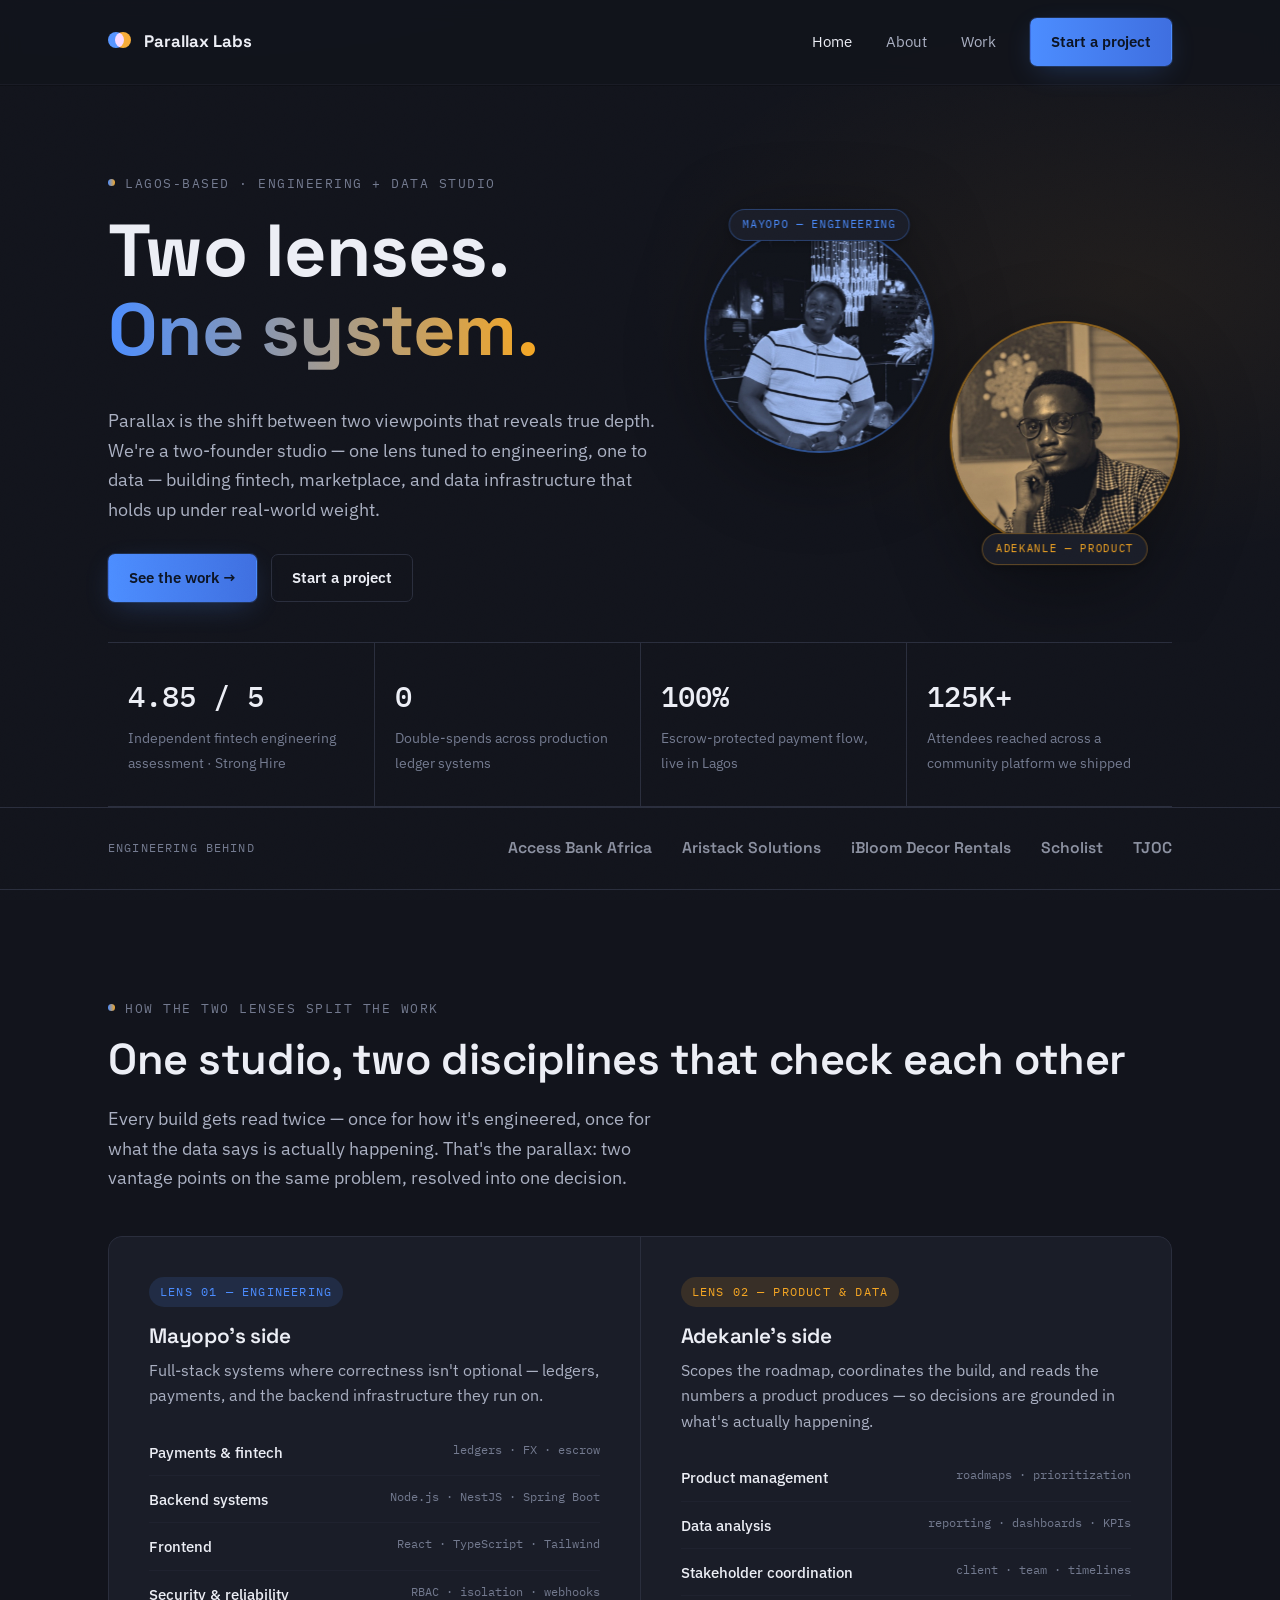
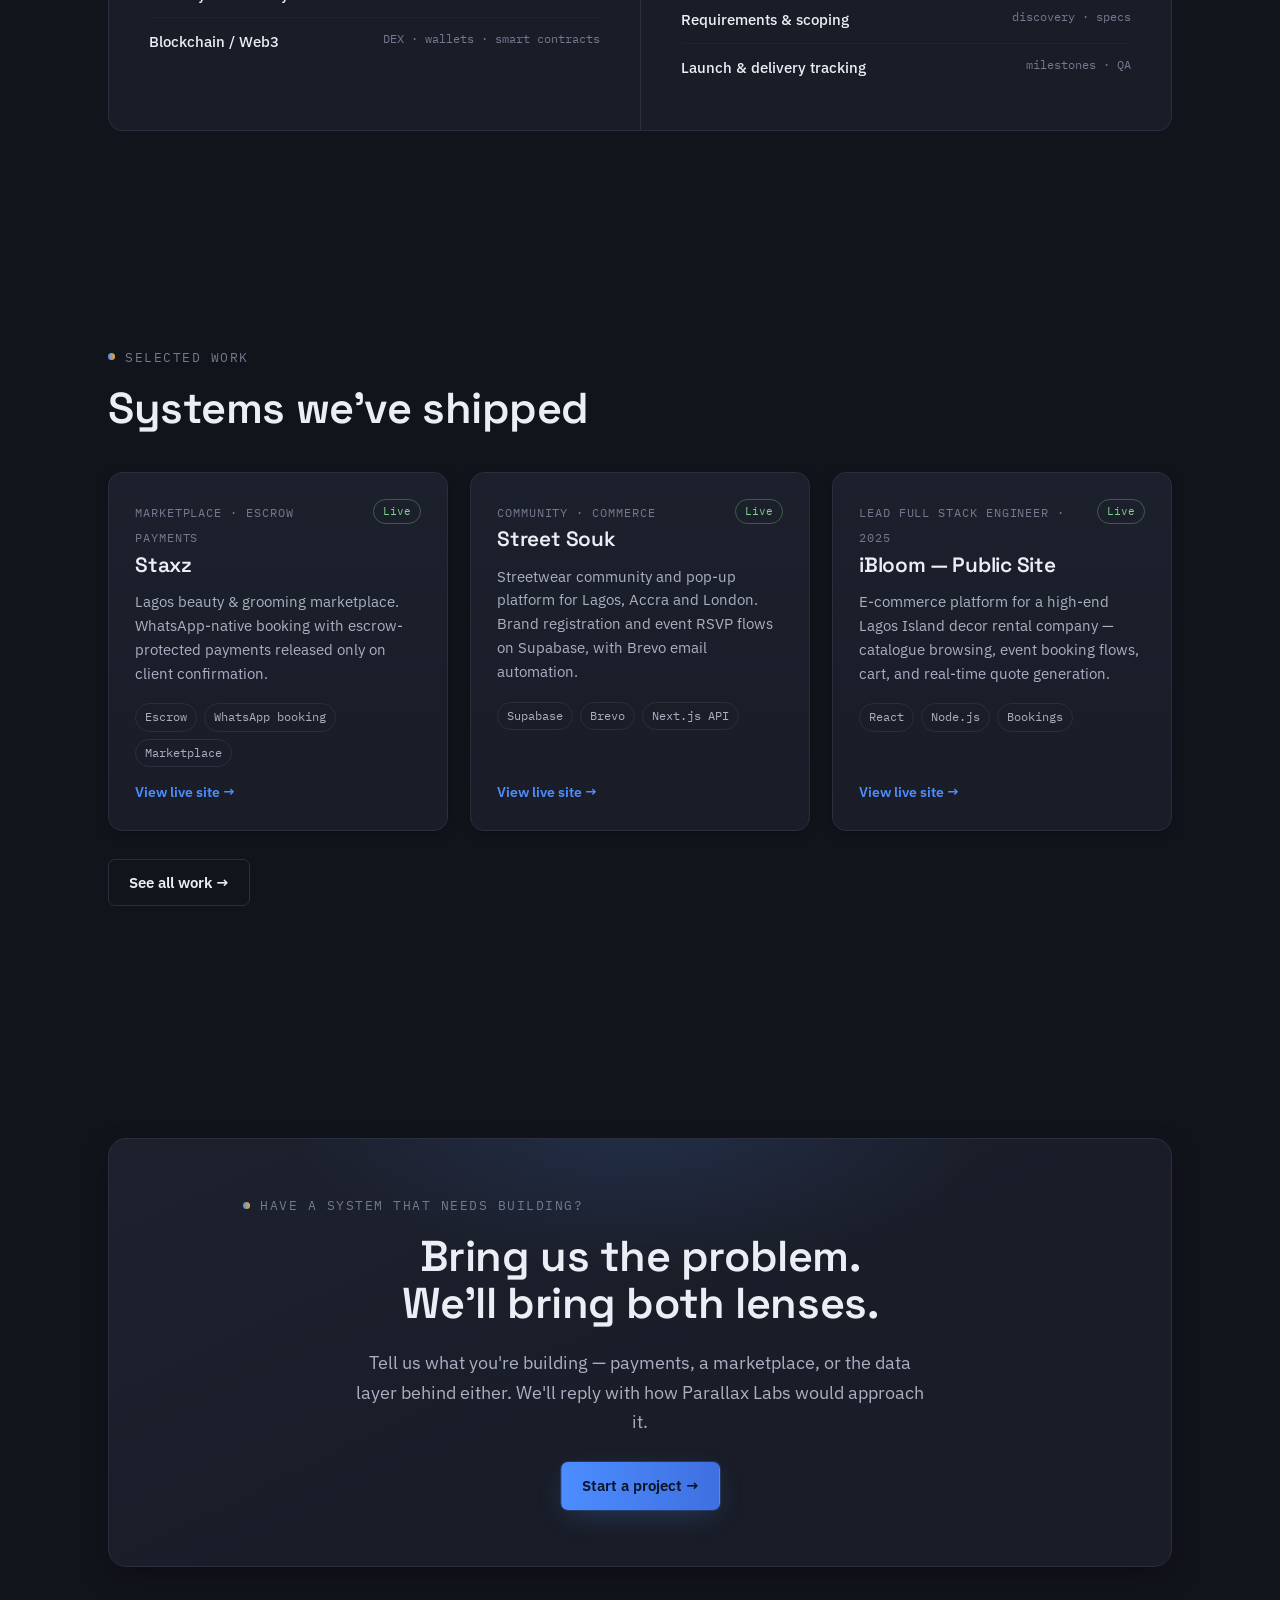
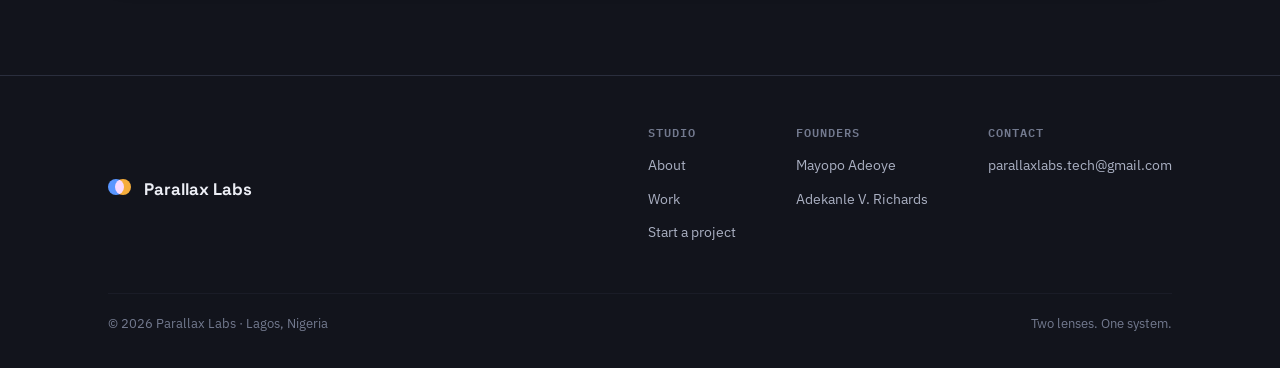
==== index.html @ 581d8db6 "first commit" ====
<!doctype html>
<html lang="en">
<head>
<meta charset="UTF-8">
<meta name="viewport" content="width=device-width, initial-scale=1.0">
<title>Parallax Labs — Fintech, Marketplace & Data Engineering Studio</title>
<meta name="description" content="A two-person studio building production-grade fintech, marketplace, and data infrastructure. Founded by Mayopo Adeoye (engineering) and Adekanle Victor Richards (data), based in Lagos.">
<meta property="og:title" content="Parallax Labs — Two lenses. One system.">
<meta property="og:description" content="A two-founder studio building fintech, marketplace, and data infrastructure. Engineering by Mayopo Adeoye, data & delivery by Adekanle Victor Richards.">
<meta property="og:type" content="website">
<meta property="og:image" content="assets/og-cover.png">
<meta property="og:image:width" content="1200">
<meta property="og:image:height" content="630">
<meta name="twitter:card" content="summary_large_image">
<meta name="theme-color" content="#12141c">
<link rel="icon" type="image/svg+xml" href="assets/favicon.svg">
<link rel="stylesheet" href="assets/style.css">
</head>
<body>

<header class="site">
  <nav class="nav">
    <a href="index.html" class="brand">
      <span class="brand-mark"><span></span><span></span></span>
      Parallax Labs
    </a>
    <button class="nav-toggle" aria-label="Toggle menu" aria-expanded="false">☰</button>
    <div class="nav-links">
      <a href="index.html" class="current">Home</a>
      <a href="about.html">About</a>
      <a href="projects.html">Work</a>
      <a href="contact.html" class="btn btn-primary">Start a project</a>
    </div>
  </nav>
</header>

<section class="hero">
  <div class="wrap">
    <div class="hero-grid">
      <div>
        <p class="eyebrow">Lagos-based · Engineering + Data studio</p>
        <h1>Two lenses.<br><em>One system.</em></h1>
        <p class="lede">Parallax is the shift between two viewpoints that reveals true depth. We're a two-founder studio — one lens tuned to engineering, one to data — building fintech, marketplace, and data infrastructure that holds up under real-world weight.</p>
        <div class="hero-ctas">
          <a href="projects.html" class="btn btn-primary">See the work →</a>
          <a href="contact.html" class="btn">Start a project</a>
        </div>
      </div>
      <div class="lens-stage" aria-hidden="true">
        <div class="lens lens-code">
          <img class="lens-photo" src="assets/team/mayopo-duo.jpg" alt="">
          <span class="lens-label">Mayopo — engineering</span>
        </div>
        <div class="lens lens-data">
          <img class="lens-photo" src="assets/team/adekanle-duo.jpg" alt="">
          <span class="lens-label">Adekanle — product</span>
        </div>
      </div>
    </div>
  </div>
</section>

<div class="wrap">
  <div class="stats">
    <div class="stat"><b>4.85 / 5</b><span>Independent fintech engineering assessment · Strong Hire</span></div>
    <div class="stat"><b>0</b><span>Double-spends across production ledger systems</span></div>
    <div class="stat"><b>100%</b><span>Escrow-protected payment flow, live in Lagos</span></div>
    <div class="stat"><b>125K+</b><span>Attendees reached across a community platform we shipped</span></div>
  </div>
</div>

<div class="trust-strip">
  <div class="wrap trust-row">
    <span class="trust-caption">Engineering behind</span>
    <div class="trust-marks">
      <span>Access Bank Africa</span>
      <span>Aristack Solutions</span>
      <span>iBloom Decor Rentals</span>
      <span>Scholist</span>
      <span>TJOC</span>
    </div>
  </div>
</div>

<section class="reveal">
  <div class="wrap">
    <p class="eyebrow">How the two lenses split the work</p>
    <h2>One studio, two disciplines that check each other</h2>
    <p class="lede">Every build gets read twice — once for how it's engineered, once for what the data says is actually happening. That's the parallax: two vantage points on the same problem, resolved into one decision.</p>
    <div class="panels" style="margin-top:44px;">
      <div class="panel code">
        <span class="panel-tag">Lens 01 — Engineering</span>
        <h3>Mayopo's side</h3>
        <p>Full-stack systems where correctness isn't optional — ledgers, payments, and the backend infrastructure they run on.</p>
        <ul>
          <li><b>Payments & fintech</b><span>ledgers · FX · escrow</span></li>
          <li><b>Backend systems</b><span>Node.js · NestJS · Spring Boot</span></li>
          <li><b>Frontend</b><span>React · TypeScript · Tailwind</span></li>
          <li><b>Security & reliability</b><span>RBAC · isolation · webhooks</span></li>
          <li><b>Blockchain / Web3</b><span>DEX · wallets · smart contracts</span></li>
        </ul>
      </div>
      <div class="panel data">
        <span class="panel-tag">Lens 02 — Product & Data</span>
        <h3>Adekanle's side</h3>
        <p>Scopes the roadmap, coordinates the build, and reads the numbers a product produces — so decisions are grounded in what's actually happening.</p>
        <ul>
          <li><b>Product management</b><span>roadmaps · prioritization</span></li>
          <li><b>Data analysis</b><span>reporting · dashboards · KPIs</span></li>
          <li><b>Stakeholder coordination</b><span>client · team · timelines</span></li>
          <li><b>Requirements & scoping</b><span>discovery · specs</span></li>
          <li><b>Launch & delivery tracking</b><span>milestones · QA</span></li>
        </ul>
      </div>
    </div>
  </div>
</section>

<section class="reveal">
  <div class="wrap">
    <p class="eyebrow">Selected work</p>
    <h2>Systems we've shipped</h2>
    <div class="grid-3" style="margin-top:40px;">

      <a href="https://starkel.netlify.app/" target="_blank" rel="noopener" class="card">
        <div class="card-top">
          <div><span class="card-kicker">Marketplace · Escrow payments</span><h3>Staxz</h3></div>
          <span class="badge-live">Live</span>
        </div>
        <p>Lagos beauty & grooming marketplace. WhatsApp-native booking with escrow-protected payments released only on client confirmation.</p>
        <div class="tags"><span class="tag">Escrow</span><span class="tag">WhatsApp booking</span><span class="tag">Marketplace</span></div>
        <span class="card-link">View live site →</span>
      </a>

      <a href="https://www.streetsouk.com/" target="_blank" rel="noopener" class="card">
        <div class="card-top">
          <div><span class="card-kicker">Community · Commerce</span><h3>Street Souk</h3></div>
          <span class="badge-live">Live</span>
        </div>
        <p>Streetwear community and pop-up platform for Lagos, Accra and London. Brand registration and event RSVP flows on Supabase, with Brevo email automation.</p>
        <div class="tags"><span class="tag">Supabase</span><span class="tag">Brevo</span><span class="tag">Next.js API</span></div>
        <span class="card-link">View live site →</span>
      </a>

      <a href="https://ibloomrentals.com" target="_blank" rel="noopener" class="card">
        <div class="card-top">
          <div><span class="card-kicker">Lead Full Stack Engineer · 2025</span><h3>iBloom — Public Site</h3></div>
          <span class="badge-live">Live</span>
        </div>
        <p>E-commerce platform for a high-end Lagos Island decor rental company — catalogue browsing, event booking flows, cart, and real-time quote generation.</p>
        <div class="tags"><span class="tag">React</span><span class="tag">Node.js</span><span class="tag">Bookings</span></div>
        <span class="card-link">View live site →</span>
      </a>

    </div>
    <p style="margin-top:28px;"><a href="projects.html" class="btn">See all work →</a></p>
  </div>
</section>

<section class="reveal">
  <div class="wrap">
    <div class="cta-band">
      <p class="eyebrow" style="justify-content:center;">Have a system that needs building?</p>
      <h2>Bring us the problem.<br>We'll bring both lenses.</h2>
      <p class="lede" style="margin: 0 auto 26px;">Tell us what you're building — payments, a marketplace, or the data layer behind either. We'll reply with how Parallax Labs would approach it.</p>
      <a href="contact.html" class="btn btn-primary">Start a project →</a>
    </div>
  </div>
</section>

<footer class="site">
  <div class="wrap">
    <div class="footer-grid">
      <a href="index.html" class="brand"><span class="brand-mark"><span></span><span></span></span>Parallax Labs</a>
      <div class="footer-cols">
        <div class="footer-col">
          <h4>Studio</h4>
          <a href="about.html">About</a>
          <a href="projects.html">Work</a>
          <a href="contact.html">Start a project</a>
        </div>
        <div class="footer-col">
          <h4>Founders</h4>
          <a href="https://www.linkedin.com/in/mayopo-adeoye" target="_blank" rel="noopener">Mayopo Adeoye</a>
          <a href="https://www.linkedin.com/in/adekanle/" target="_blank" rel="noopener">Adekanle V. Richards</a>
        </div>
        <div class="footer-col">
          <h4>Contact</h4>
          <a href="mailto:parallaxlabs.tech@gmail.com">parallaxlabs.tech@gmail.com</a>
        </div>
      </div>
    </div>
    <div class="footer-bottom">
      <span>© 2026 Parallax Labs · Lagos, Nigeria</span>
      <span>Two lenses. One system.</span>
    </div>
  </div>
</footer>

<script src="assets/main.js"></script>
</body>
</html>
---- assets/style.css ----
/* ============================================================
   PARALLAX LABS — Design tokens
   Concept: parallax = the shift between two viewpoints that
   reveals true depth. Two founders, two lenses (code / data),
   one resolved system. Every accent thread on the page maps
   back to one of the two lenses.
   ============================================================ */

@import url('https://fonts.googleapis.com/css2?family=Space+Grotesk:wght@500;600;700&family=IBM+Plex+Sans:wght@400;500;600&family=IBM+Plex+Mono:wght@400;500&display=swap');

:root{
  /* base */
  --ink:        #12141c;
  --surface:    #1a1d28;
  --surface-2:  #20232f;
  --hairline:   #2a2e3d;
  --hairline-soft: #2a2e3d55;

  /* text */
  --text-1: #eceef5;
  --text-2: #aab0c2;
  --text-3: #737a8f;

  /* the two lenses */
  --code:      #4c8dff;   /* engineering / Mayopo's thread */
  --code-dim:  #4c8dff22;
  --data:      #f5a623;   /* data / Adekanle's thread */
  --data-dim:  #f5a62322;

  /* type */
  --display: 'Space Grotesk', sans-serif;
  --body: 'IBM Plex Sans', sans-serif;
  --mono: 'IBM Plex Mono', monospace;

  --container: 1120px;

  /* depth */
  --shadow-sm: 0 2px 10px #00000040;
  --shadow-md: 0 10px 30px -6px #00000066;
  --shadow-lg: 0 24px 60px -12px #00000080;
  --glow-code: 0 0 0 1px #4c8dff33, 0 8px 30px -8px #4c8dff4d;
}

*{ box-sizing: border-box; }
html{ scroll-behavior: smooth; }

body{
  margin: 0;
  background:
    radial-gradient(1200px 600px at 12% -8%, #4c8dff14, transparent 60%),
    radial-gradient(900px 500px at 88% 8%, #f5a62310, transparent 55%),
    var(--ink);
  color: var(--text-1);
  font-family: var(--body);
  font-size: 16px;
  line-height: 1.6;
  -webkit-font-smoothing: antialiased;
  position: relative;
}

/* faint film-grain texture — keeps large dark surfaces from looking flat/AI-default */
body::before{
  content: '';
  position: fixed; inset: 0;
  pointer-events: none;
  z-index: 1;
  opacity: .035;
  mix-blend-mode: overlay;
  background-image: url("data:image/svg+xml,%3Csvg xmlns='http://www.w3.org/2000/svg' width='120' height='120'%3E%3Cfilter id='n'%3E%3CfeTurbulence type='fractalNoise' baseFrequency='0.9' numOctaves='2' stitchTiles='stitch'/%3E%3C/filter%3E%3Crect width='100%25' height='100%25' filter='url(%23n)'/%3E%3C/svg%3E");
}

img{ max-width: 100%; display: block; }
a{ color: inherit; text-decoration: none; }

::selection{ background: var(--code); color: var(--ink); }

:focus-visible{
  outline: 2px solid var(--code);
  outline-offset: 3px;
  border-radius: 2px;
}

/* ---------- layout helpers ---------- */
.wrap{
  max-width: var(--container);
  margin: 0 auto;
  padding: 0 28px;
}
section{ padding: 108px 0; position: relative; }
@media (max-width: 720px){
  section{ padding: 72px 0; }
}

.eyebrow{
  font-family: var(--mono);
  font-size: 12.5px;
  letter-spacing: .12em;
  text-transform: uppercase;
  color: var(--text-3);
  display: flex;
  align-items: center;
  gap: 10px;
  margin: 0 0 18px;
}
.eyebrow::before{
  content: '';
  width: 7px; height: 7px;
  border-radius: 50%;
  background: linear-gradient(90deg, var(--code), var(--data));
  flex-shrink: 0;
}

h1,h2,h3,h4{
  font-family: var(--display);
  font-weight: 600;
  line-height: 1.08;
  margin: 0 0 .5em;
  letter-spacing: -.01em;
}
h1{ font-size: clamp(2.6rem, 6vw, 4.6rem); font-weight: 700; }
h2{ font-size: clamp(1.9rem, 3.4vw, 2.7rem); }
h3{ font-size: 1.3rem; }

p{ margin: 0 0 1em; color: var(--text-2); max-width: 62ch; }
.lede{ font-size: 1.15rem; color: var(--text-2); max-width: 52ch; }

em{
  font-style: normal;
  background: linear-gradient(90deg, var(--code), var(--data));
  -webkit-background-clip: text;
  background-clip: text;
  color: transparent;
}

.mono{ font-family: var(--mono); }

/* ---------- nav ---------- */
header.site{
  position: sticky; top: 0; z-index: 50;
  background: #12141ce6;
  backdrop-filter: blur(10px);
  border-bottom: 1px solid var(--hairline-soft);
  box-shadow: 0 1px 0 #00000030;
}
.nav{
  max-width: var(--container);
  margin: 0 auto;
  padding: 18px 28px;
  display: flex;
  align-items: center;
  justify-content: space-between;
}
.brand{
  display: flex; align-items: center; gap: 10px;
  font-family: var(--display); font-weight: 700; font-size: 1.05rem;
  color: var(--text-1);
}
.brand-mark{
  width: 26px; height: 26px; position: relative; flex-shrink: 0;
}
.brand-mark span{
  position: absolute; top: 3px; width: 16px; height: 16px; border-radius: 50%;
  mix-blend-mode: screen;
}
.brand-mark span:first-child{ left: 0; background: var(--code); }
.brand-mark span:last-child{ left: 7px; background: var(--data); }

.nav-links{
  display: flex; align-items: center; gap: 34px;
  font-size: .92rem; color: var(--text-2);
}
.nav-links a{ transition: color .15s; }
.nav-links a:hover{ color: var(--text-1); }
.nav-links a.current{ color: var(--text-1); }

.btn{
  font-family: var(--body);
  font-weight: 600;
  font-size: .92rem;
  padding: 11px 20px;
  border-radius: 7px;
  border: 1px solid var(--hairline);
  display: inline-flex; align-items: center; gap: 8px;
  transition: border-color .15s, transform .15s, background .15s;
  cursor: pointer;
  background: transparent;
  color: var(--text-1);
}
.btn:hover{ border-color: var(--code); transform: translateY(-1px); }
.btn-primary{
  background: linear-gradient(90deg, var(--code), #3f6fe0);
  border-color: transparent;
  color: #0c1424;
  box-shadow: var(--glow-code);
}
.btn-primary:hover{ filter: brightness(1.08); border-color: transparent; box-shadow: 0 0 0 1px #4c8dff55, 0 12px 34px -8px #4c8dff66; }

.nav-toggle{ display: none; background: none; border: none; color: var(--text-1); font-size: 1.4rem; cursor: pointer; }

@media (max-width: 760px){
  .nav-links{
    position: fixed; inset: 62px 0 auto 0; flex-direction: column; align-items: flex-start;
    background: var(--surface); padding: 24px 28px; gap: 20px;
    border-bottom: 1px solid var(--hairline);
    transform: translateY(-130%); transition: transform .25s ease;
  }
  .nav-links.open{ transform: translateY(0); }
  .nav-toggle{ display: block; }
}

/* ---------- hero / parallax signature ---------- */
.hero{
  padding-top: 88px;
  padding-bottom: 40px;
  overflow: hidden;
}
.hero-grid{
  display: grid;
  grid-template-columns: 1.1fr .9fr;
  gap: 40px;
  align-items: center;
}
@media (max-width: 880px){
  .hero-grid{ grid-template-columns: 1fr; }
}

.hero-ctas{ display: flex; gap: 14px; flex-wrap: wrap; margin-top: 30px; }

.lens-stage{
  position: relative;
  height: 380px;
  display: flex; align-items: center; justify-content: center;
}
.lens{
  position: absolute;
  width: 230px; height: 230px;
  border-radius: 50%;
  border: 2px solid var(--hairline);
  display: flex; align-items: center; justify-content: center;
  transition: transform .4s ease-out;
  will-change: transform;
  filter: drop-shadow(0 20px 40px #00000060);
}
.lens-code{ border-color: #4c8dff88; }
.lens-data{ border-color: #f5a62388; }
.lens-photo{
  position: absolute; inset: 0;
  width: 100%; height: 100%;
  object-fit: cover;
  border-radius: 50%;
}
.lens-label{
  position: absolute;
  left: 50%;
  transform: translateX(-50%);
  z-index: 3;
  font-family: var(--mono); font-size: 11px; letter-spacing: .06em;
  text-transform: uppercase; text-align: center;
  padding: 6px 13px; border-radius: 20px;
  background: var(--surface);
  white-space: nowrap;
  box-shadow: var(--shadow-sm);
}
.lens-code .lens-label{ color: var(--code); border: 1px solid #4c8dff55; top: -16px; }
.lens-data .lens-label{ color: var(--data); border: 1px solid #f5a62355; bottom: -16px; }

@media (prefers-reduced-motion: reduce){
  .lens{ transition: none; }
}

/* ---------- stats ---------- */
.stats{
  display: grid;
  grid-template-columns: repeat(4, 1fr);
  border-top: 1px solid var(--hairline);
  border-bottom: 1px solid var(--hairline);
}
.stat{
  padding: 30px 20px;
  border-left: 1px solid var(--hairline);
  text-align: left;
}
.stat:first-child{ border-left: none; }
.stat b{
  display: block; font-family: var(--mono); font-size: 1.8rem; font-weight: 500;
  color: var(--text-1); margin-bottom: 6px;
}
.stat span{ font-size: .85rem; color: var(--text-3); }
@media (max-width: 720px){
  .stats{ grid-template-columns: repeat(2, 1fr); }
  .stat:nth-child(3){ border-left: none; }
}

/* ---------- two-lens capability panels ---------- */
.panels{
  display: grid;
  grid-template-columns: 1fr 1fr;
  gap: 1px;
  background: var(--hairline);
  border: 1px solid var(--hairline);
  border-radius: 14px;
  overflow: hidden;
}
@media (max-width: 780px){ .panels{ grid-template-columns: 1fr; } }
.panel{
  background: var(--surface);
  padding: 40px;
}
.panel-tag{
  font-family: var(--mono); font-size: 12px; letter-spacing: .1em; text-transform: uppercase;
  display: inline-block; padding: 5px 11px; border-radius: 20px; margin-bottom: 18px;
}
.panel.code .panel-tag{ color: var(--code); background: var(--code-dim); }
.panel.data .panel-tag{ color: var(--data); background: var(--data-dim); }
.panel ul{ list-style: none; margin: 20px 0 0; padding: 0; }
.panel li{
  padding: 11px 0; border-top: 1px solid var(--hairline-soft);
  font-size: .95rem; color: var(--text-2);
  display: flex; justify-content: space-between; gap: 10px;
}
.panel li:first-child{ border-top: none; }
.panel li b{ color: var(--text-1); font-weight: 500; }
.panel li span{ font-family: var(--mono); font-size: .78rem; color: var(--text-3); text-align: right; }

/* ---------- cards / project grid ---------- */
.grid-3{ display: grid; grid-template-columns: repeat(3, 1fr); gap: 22px; }
.grid-2{ display: grid; grid-template-columns: repeat(2, 1fr); gap: 22px; }
@media (max-width: 900px){ .grid-3{ grid-template-columns: 1fr; } }
@media (max-width: 700px){ .grid-2{ grid-template-columns: 1fr; } }

.card{
  background: linear-gradient(180deg, #1c202c, var(--surface));
  border: 1px solid var(--hairline);
  border-radius: 14px;
  padding: 26px;
  display: flex; flex-direction: column; gap: 14px;
  transition: border-color .25s, transform .25s, box-shadow .25s;
  box-shadow: var(--shadow-sm);
}
.card:hover{ border-color: var(--code); transform: translateY(-4px); box-shadow: var(--shadow-md); }
.card-top{ display: flex; justify-content: space-between; align-items: flex-start; gap: 10px; }
.card-kicker{ font-family: var(--mono); font-size: .72rem; letter-spacing: .08em; text-transform: uppercase; color: var(--text-3); }
.card h3{ margin: 4px 0 0; }
.card p{ font-size: .93rem; margin: 0; }
.tags{ display: flex; flex-wrap: wrap; gap: 7px; margin-top: 4px; }
.tag{
  font-family: var(--mono); font-size: .72rem; padding: 4px 9px;
  border: 1px solid var(--hairline); border-radius: 20px; color: var(--text-2);
}
.card-metrics{ display: flex; gap: 18px; margin-top: 6px; }
.card-metrics div b{ display: block; font-family: var(--mono); color: var(--text-1); font-size: 1rem; }
.card-metrics div span{ font-size: .72rem; color: var(--text-3); }
.card-link{ margin-top: auto; font-size: .88rem; font-weight: 600; color: var(--code); display: inline-flex; gap: 6px; align-items: center; }
.badge-live{ font-family: var(--mono); font-size: .68rem; color: #7dd68a; border: 1px solid #7dd68a55; padding: 3px 9px; border-radius: 20px; }
.badge-enterprise{ font-family: var(--mono); font-size: .68rem; color: var(--text-3); border: 1px solid var(--hairline); padding: 3px 9px; border-radius: 20px; }

/* ---------- team ---------- */
.team-card{
  background: linear-gradient(180deg, #1c202c, var(--surface));
  border: 1px solid var(--hairline); border-radius: 16px;
  padding: 34px; display: flex; gap: 24px; align-items: flex-start;
  box-shadow: var(--shadow-sm);
}
@media (max-width: 640px){ .team-card{ flex-direction: column; } }
.avatar{
  width: 84px; height: 84px; border-radius: 50%; object-fit: cover; flex-shrink: 0;
  border: 2px solid var(--hairline);
}
.avatar-fallback{
  width: 84px; height: 84px; border-radius: 50%; flex-shrink: 0;
  display: flex; align-items: center; justify-content: center;
  font-family: var(--display); font-weight: 700; font-size: 1.4rem;
  border: 2px solid var(--hairline);
}
.team-links{ display: flex; gap: 14px; margin-top: 14px; }
.team-links a{ font-size: .85rem; font-weight: 600; color: var(--text-2); display: inline-flex; gap: 6px; align-items: center; }
.team-links a:hover{ color: var(--text-1); }

/* ---------- divider thread ---------- */
.thread{
  height: 1px; width: 100%;
  background: linear-gradient(90deg, var(--code), var(--data));
  opacity: .35;
}

/* ---------- CTA band ---------- */
.cta-band{
  background: linear-gradient(155deg, #1d212e, var(--surface) 60%);
  border: 1px solid var(--hairline);
  border-radius: 18px;
  padding: 56px;
  text-align: center;
  box-shadow: var(--shadow-md);
  position: relative;
  overflow: hidden;
}
.cta-band::before{
  content: '';
  position: absolute; top: -40%; left: 50%; width: 700px; height: 300px;
  transform: translateX(-50%);
  background: radial-gradient(closest-side, #4c8dff22, transparent);
  pointer-events: none;
}
.cta-band > *{ position: relative; z-index: 1; }
@media (max-width: 640px){ .cta-band{ padding: 36px 22px; } }

/* ---------- form ---------- */
.form-grid{ display: grid; grid-template-columns: 1fr 1fr; gap: 20px; }
@media (max-width: 700px){ .form-grid{ grid-template-columns: 1fr; } }
.field{ display: flex; flex-direction: column; gap: 8px; margin-bottom: 20px; }
.field.full{ grid-column: 1 / -1; }
label{ font-size: .85rem; color: var(--text-2); font-weight: 500; }
input, select, textarea{
  font-family: var(--body); font-size: .95rem; color: var(--text-1);
  background: var(--surface-2); border: 1px solid var(--hairline);
  border-radius: 8px; padding: 12px 14px; width: 100%;
}
textarea{ resize: vertical; min-height: 120px; }
input:focus, select:focus, textarea:focus{ border-color: var(--code); outline: none; }
.form-note{ font-size: .82rem; color: var(--text-3); margin-top: 14px; }
.form-success{
  display: none; border: 1px solid #7dd68a55; background: #7dd68a11; color: #a6e6ac;
  padding: 16px 20px; border-radius: 10px; font-size: .9rem; margin-bottom: 24px;
}

/* ---------- contact list ---------- */
.contact-list{ display: flex; flex-direction: column; gap: 0; margin-top: 10px; }
.contact-row{
  display: flex; justify-content: space-between; align-items: center;
  padding: 18px 0; border-top: 1px solid var(--hairline-soft);
}
.contact-row:first-child{ border-top: none; }
.contact-row span.label{ font-family: var(--mono); font-size: .78rem; color: var(--text-3); text-transform: uppercase; letter-spacing: .06em; }
.contact-row a, .contact-row p{ margin: 0; color: var(--text-1); font-weight: 500; }

/* ---------- footer ---------- */
footer.site{
  border-top: 1px solid var(--hairline);
  padding: 50px 0 34px;
}
.footer-grid{ display: flex; justify-content: space-between; flex-wrap: wrap; gap: 24px; }
.footer-cols{ display: flex; gap: 60px; flex-wrap: wrap; }
.footer-col h4{ font-family: var(--mono); font-size: .78rem; letter-spacing: .08em; text-transform: uppercase; color: var(--text-3); margin-bottom: 14px; }
.footer-col a{ display: block; font-size: .9rem; color: var(--text-2); margin-bottom: 10px; }
.footer-col a:hover{ color: var(--text-1); }
.footer-bottom{
  display: flex; justify-content: space-between; margin-top: 40px; padding-top: 20px;
  border-top: 1px solid var(--hairline-soft); font-size: .8rem; color: var(--text-3); flex-wrap: wrap; gap: 10px;
}

/* ---------- trust strip ---------- */
.trust-strip{
  border-top: 1px solid var(--hairline);
  border-bottom: 1px solid var(--hairline);
  padding: 28px 0;
}
.trust-row{
  display: flex; align-items: center; gap: 34px; flex-wrap: wrap;
  justify-content: space-between;
}
.trust-row span.trust-caption{
  font-family: var(--mono); font-size: .72rem; letter-spacing: .1em; text-transform: uppercase;
  color: var(--text-3); flex-shrink: 0;
}
.trust-marks{ display: flex; gap: 30px; flex-wrap: wrap; }
.trust-marks span{
  font-family: var(--display); font-weight: 600; font-size: .98rem;
  color: var(--text-2); opacity: .8; transition: opacity .2s, color .2s;
}
.trust-marks span:hover{ opacity: 1; color: var(--text-1); }

/* ---------- scroll reveal ---------- */
.reveal{
  opacity: 0;
  transform: translateY(18px);
  transition: opacity .7s ease, transform .7s ease;
}
.reveal.is-visible{ opacity: 1; transform: translateY(0); }
@media (prefers-reduced-motion: reduce){
  .reveal{ opacity: 1; transform: none; transition: none; }
}
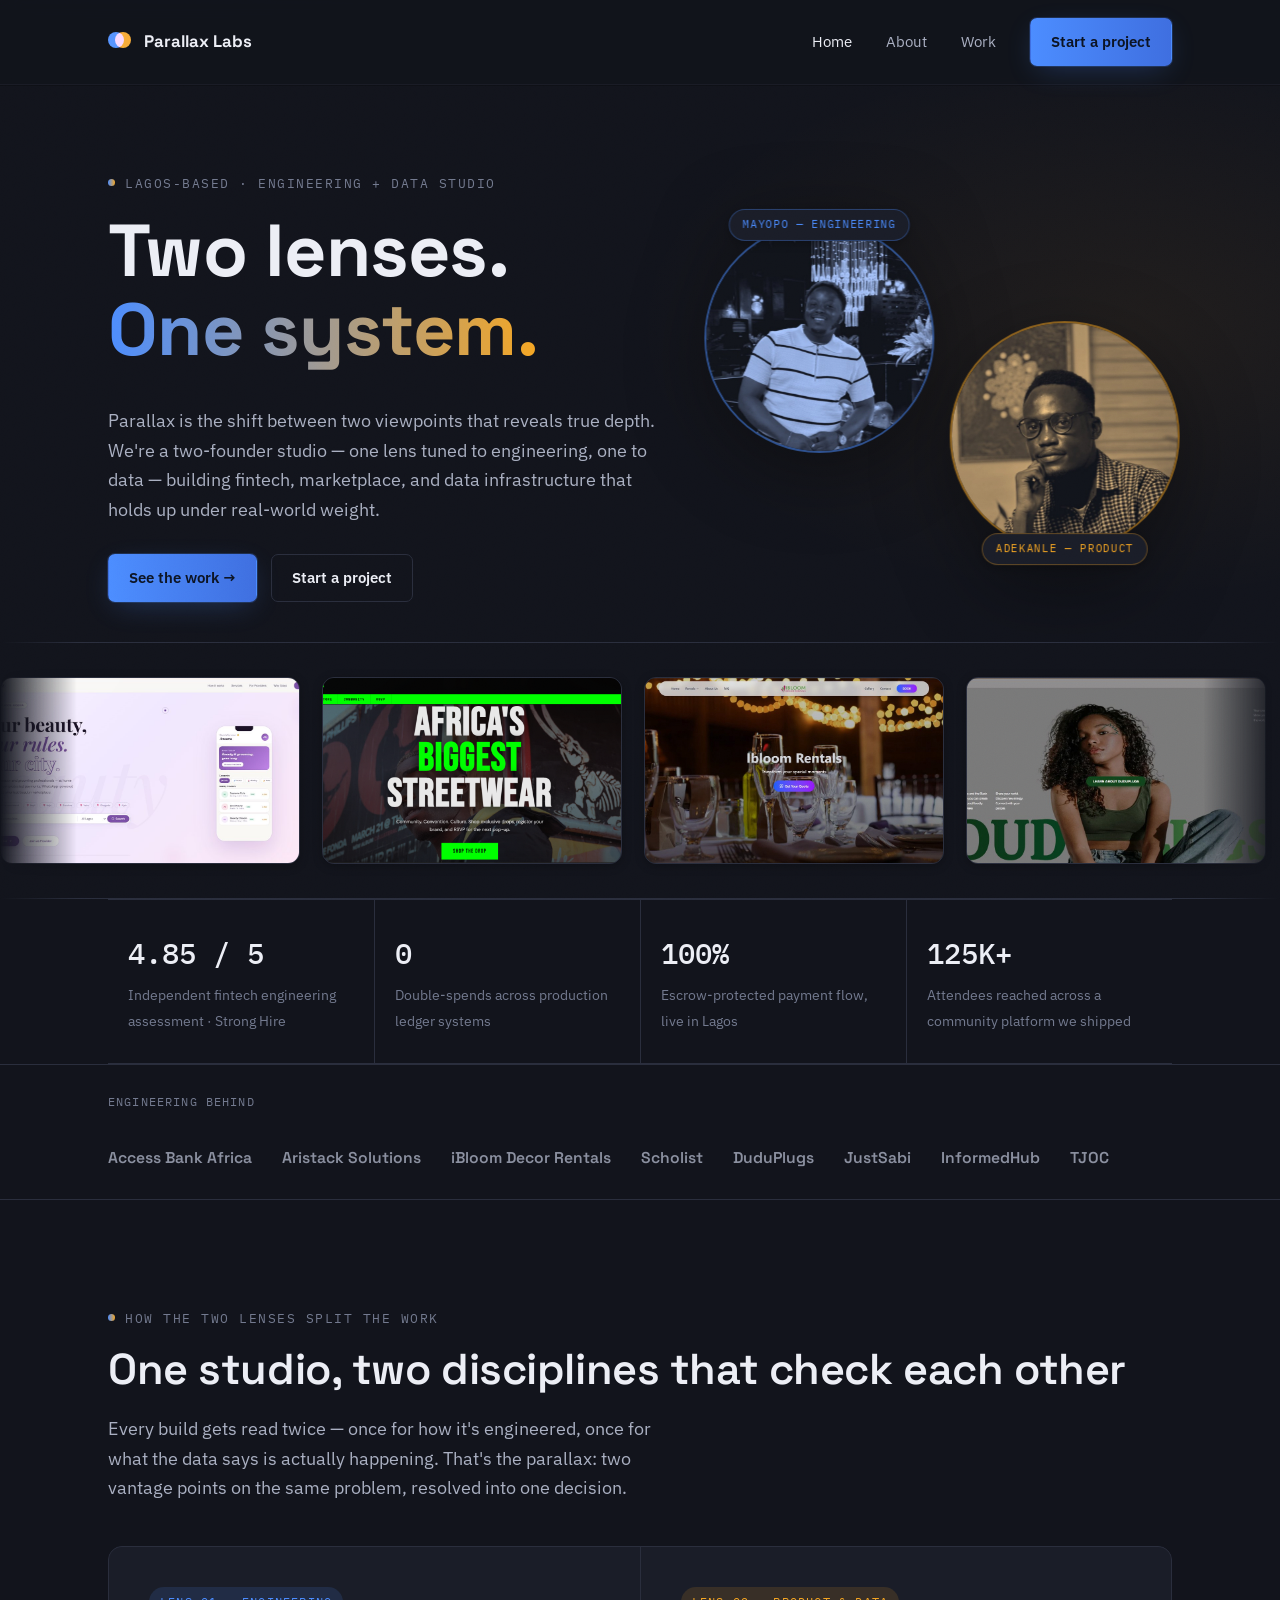
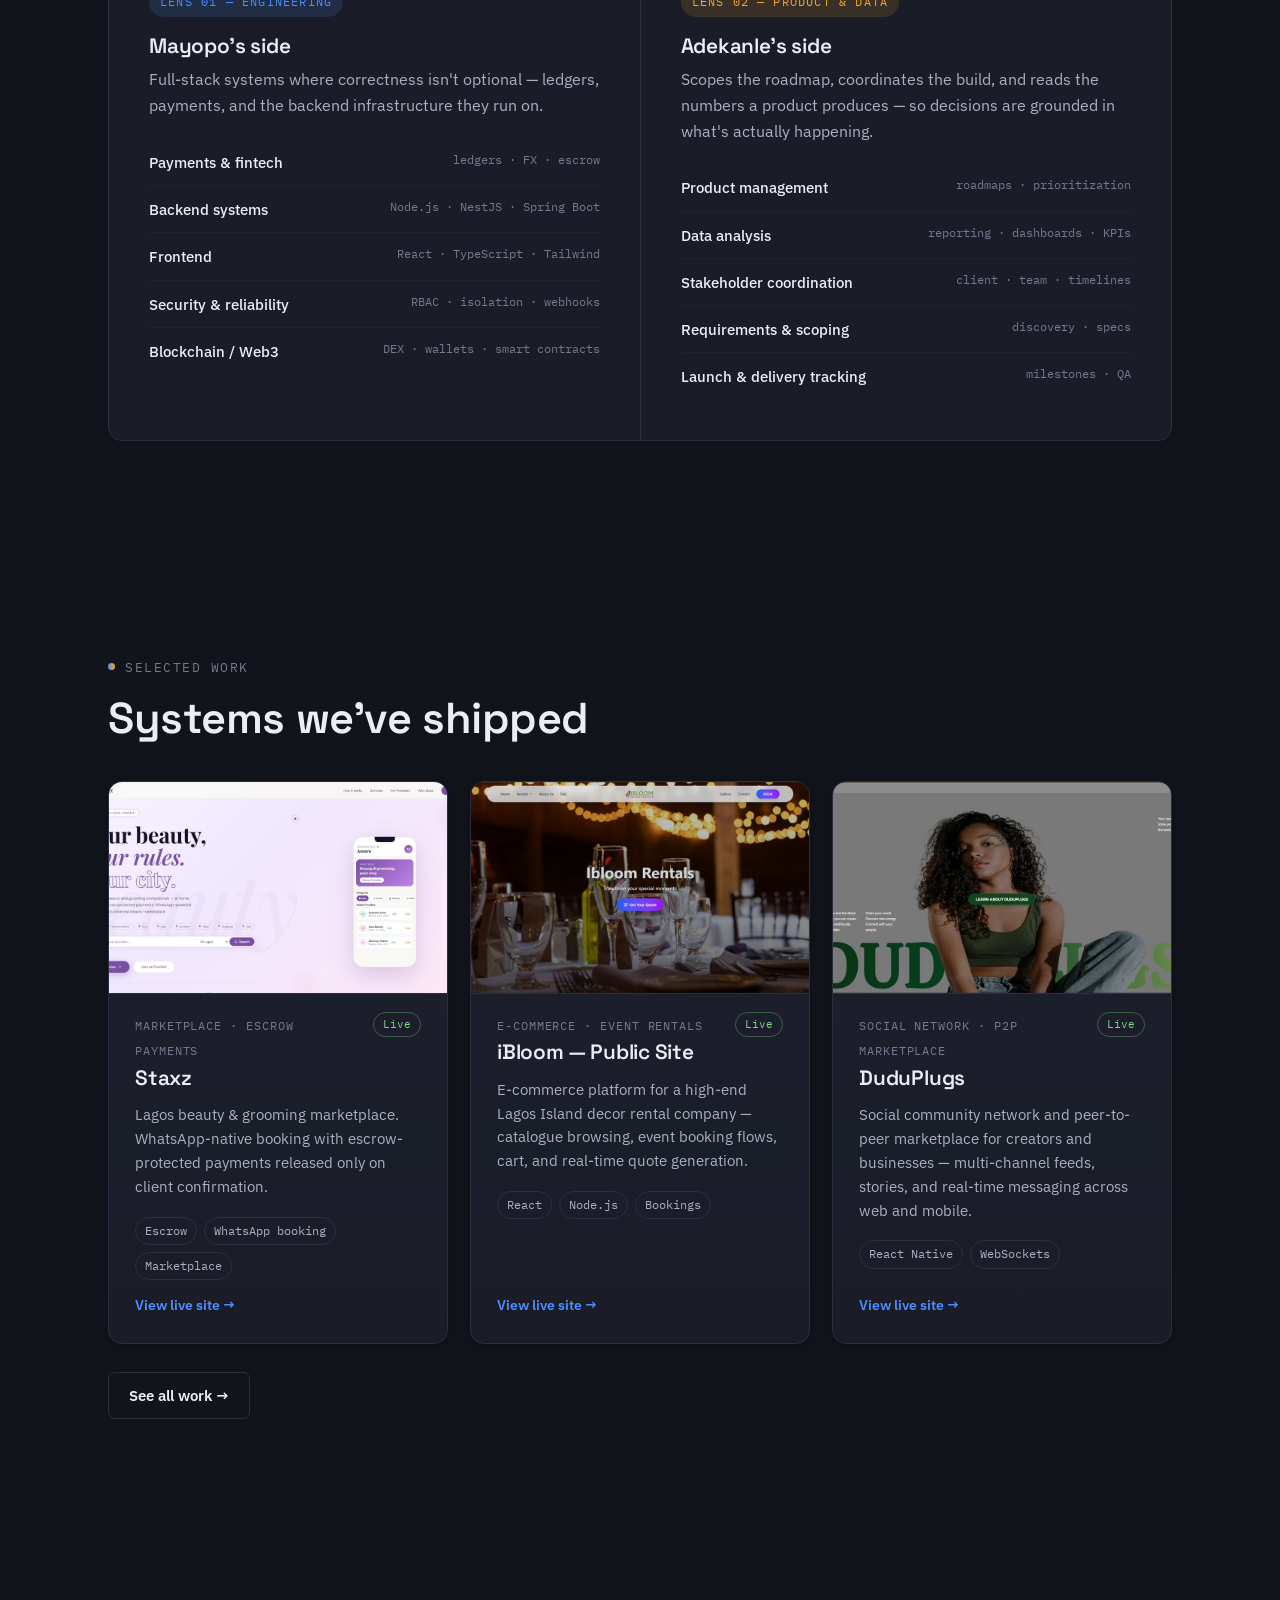
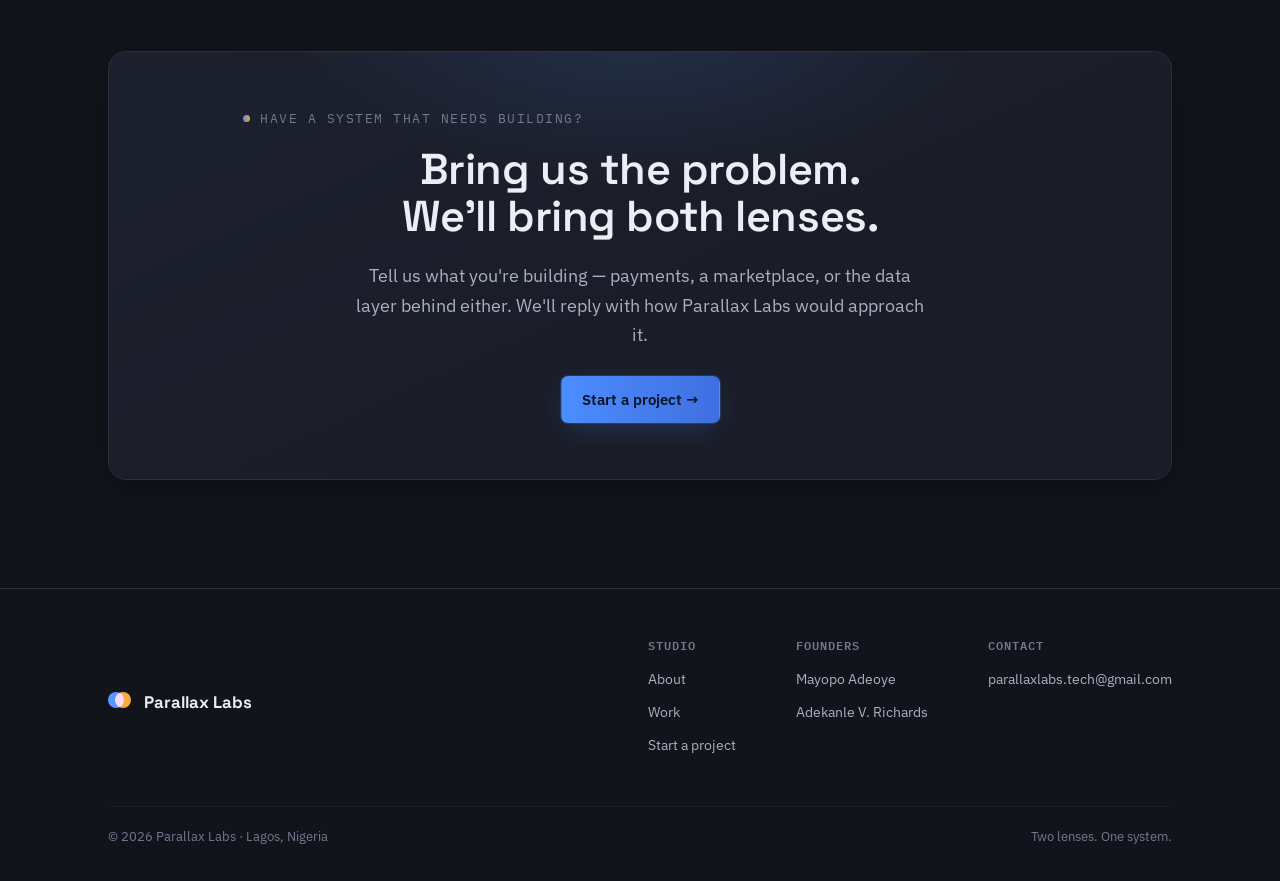
==== commit d2e814d3: "updated the view" ====
--- a/index.html
+++ b/index.html
@@ -60,6 +60,32 @@
   </div>
 </section>
 
+<div class="marquee" aria-label="Websites we've shipped">
+  <div class="marquee-track">
+    <div class="marquee-item"><img src="assets/projects/staxz.jpg" alt="Staxz" loading="lazy"></div>
+    <div class="marquee-item"><img src="assets/projects/streetsouk.png" alt="Street Souk" loading="lazy"></div>
+    <div class="marquee-item"><img src="assets/projects/ibloom-public.jpg" alt="iBloom Rentals" loading="lazy"></div>
+    <div class="marquee-item"><img src="assets/projects/duduplugs.jpg" alt="DuduPlugs" loading="lazy"></div>
+    <div class="marquee-item"><img src="assets/projects/scholist.jpg" alt="Scholist" loading="lazy"></div>
+    <div class="marquee-item"><img src="assets/projects/justsabi.jpg" alt="JustSabi" loading="lazy"></div>
+    <div class="marquee-item"><img src="assets/projects/informedhub.jpg" alt="InformedHub" loading="lazy"></div>
+    <div class="marquee-item"><img src="assets/projects/falcon-dashboard.jpg" alt="Falcon Treasury" loading="lazy"></div>
+    <div class="marquee-item"><img src="assets/projects/relayswap.jpg" alt="Relayswap DEX" loading="lazy"></div>
+    <div class="marquee-item"><img src="assets/projects/chronos.jpg" alt="Chronos" loading="lazy"></div>
+    <!-- duplicate set for seamless infinite loop -->
+    <div class="marquee-item"><img src="assets/projects/staxz.jpg" alt="" loading="lazy"></div>
+    <div class="marquee-item"><img src="assets/projects/streetsouk.png" alt="" loading="lazy"></div>
+    <div class="marquee-item"><img src="assets/projects/ibloom-public.jpg" alt="" loading="lazy"></div>
+    <div class="marquee-item"><img src="assets/projects/duduplugs.jpg" alt="" loading="lazy"></div>
+    <div class="marquee-item"><img src="assets/projects/scholist.jpg" alt="" loading="lazy"></div>
+    <div class="marquee-item"><img src="assets/projects/justsabi.jpg" alt="" loading="lazy"></div>
+    <div class="marquee-item"><img src="assets/projects/informedhub.jpg" alt="" loading="lazy"></div>
+    <div class="marquee-item"><img src="assets/projects/falcon-dashboard.jpg" alt="" loading="lazy"></div>
+    <div class="marquee-item"><img src="assets/projects/relayswap.jpg" alt="" loading="lazy"></div>
+    <div class="marquee-item"><img src="assets/projects/chronos.jpg" alt="" loading="lazy"></div>
+  </div>
+</div>
+
 <div class="wrap">
   <div class="stats">
     <div class="stat"><b>4.85 / 5</b><span>Independent fintech engineering assessment · Strong Hire</span></div>
@@ -77,6 +103,9 @@
       <span>Aristack Solutions</span>
       <span>iBloom Decor Rentals</span>
       <span>Scholist</span>
+      <span>DuduPlugs</span>
+      <span>JustSabi</span>
+      <span>InformedHub</span>
       <span>TJOC</span>
     </div>
   </div>
@@ -123,6 +152,7 @@
     <div class="grid-3" style="margin-top:40px;">
 
       <a href="https://starkel.netlify.app/" target="_blank" rel="noopener" class="card">
+        <div class="card-media"><img src="assets/projects/staxz.jpg" alt="Staxz app screenshot" loading="lazy"></div>
         <div class="card-top">
           <div><span class="card-kicker">Marketplace · Escrow payments</span><h3>Staxz</h3></div>
           <span class="badge-live">Live</span>
@@ -132,23 +162,25 @@
         <span class="card-link">View live site →</span>
       </a>
 
-      <a href="https://www.streetsouk.com/" target="_blank" rel="noopener" class="card">
+      <a href="https://ibloomrentals.com" target="_blank" rel="noopener" class="card">
+        <div class="card-media"><img src="assets/projects/ibloom-public.jpg" alt="iBloom Rentals screenshot" loading="lazy"></div>
         <div class="card-top">
-          <div><span class="card-kicker">Community · Commerce</span><h3>Street Souk</h3></div>
+          <div><span class="card-kicker">E-commerce · Event rentals</span><h3>iBloom — Public Site</h3></div>
           <span class="badge-live">Live</span>
         </div>
-        <p>Streetwear community and pop-up platform for Lagos, Accra and London. Brand registration and event RSVP flows on Supabase, with Brevo email automation.</p>
-        <div class="tags"><span class="tag">Supabase</span><span class="tag">Brevo</span><span class="tag">Next.js API</span></div>
+        <p>E-commerce platform for a high-end Lagos Island decor rental company — catalogue browsing, event booking flows, cart, and real-time quote generation.</p>
+        <div class="tags"><span class="tag">React</span><span class="tag">Node.js</span><span class="tag">Bookings</span></div>
         <span class="card-link">View live site →</span>
       </a>
 
-      <a href="https://ibloomrentals.com" target="_blank" rel="noopener" class="card">
+      <a href="https://www.duduplugs.com/" target="_blank" rel="noopener" class="card">
+        <div class="card-media"><img src="assets/projects/duduplugs.jpg" alt="DuduPlugs screenshot" loading="lazy"></div>
         <div class="card-top">
-          <div><span class="card-kicker">Lead Full Stack Engineer · 2025</span><h3>iBloom — Public Site</h3></div>
+          <div><span class="card-kicker">Social network · P2P marketplace</span><h3>DuduPlugs</h3></div>
           <span class="badge-live">Live</span>
         </div>
-        <p>E-commerce platform for a high-end Lagos Island decor rental company — catalogue browsing, event booking flows, cart, and real-time quote generation.</p>
-        <div class="tags"><span class="tag">React</span><span class="tag">Node.js</span><span class="tag">Bookings</span></div>
+        <p>Social community network and peer-to-peer marketplace for creators and businesses — multi-channel feeds, stories, and real-time messaging across web and mobile.</p>
+        <div class="tags"><span class="tag">React Native</span><span class="tag">WebSockets</span></div>
         <span class="card-link">View live site →</span>
       </a>
 
@@ -199,4 +231,4 @@
 
 <script src="assets/main.js"></script>
 </body>
-</html>
+</html>
--- a/assets/style.css
+++ b/assets/style.css
@@ -336,6 +336,7 @@
   display: flex; flex-direction: column; gap: 14px;
   transition: border-color .25s, transform .25s, box-shadow .25s;
   box-shadow: var(--shadow-sm);
+  overflow: hidden;
 }
 .card:hover{ border-color: var(--code); transform: translateY(-4px); box-shadow: var(--shadow-md); }
 .card-top{ display: flex; justify-content: space-between; align-items: flex-start; gap: 10px; }
@@ -353,6 +354,24 @@
 .card-link{ margin-top: auto; font-size: .88rem; font-weight: 600; color: var(--code); display: inline-flex; gap: 6px; align-items: center; }
 .badge-live{ font-family: var(--mono); font-size: .68rem; color: #7dd68a; border: 1px solid #7dd68a55; padding: 3px 9px; border-radius: 20px; }
 .badge-enterprise{ font-family: var(--mono); font-size: .68rem; color: var(--text-3); border: 1px solid var(--hairline); padding: 3px 9px; border-radius: 20px; }
+
+/* ---------- project screenshot thumbnails ---------- */
+.card-media{
+  margin: -26px -26px 4px -26px;
+  aspect-ratio: 16 / 10;
+  overflow: hidden;
+  background: var(--surface-2);
+  border-bottom: 1px solid var(--hairline);
+  position: relative;
+}
+.card-media img{
+  width: 100%; height: 100%;
+  object-fit: cover;
+  object-position: top;
+  display: block;
+  transition: transform .5s ease;
+}
+.card:hover .card-media img{ transform: scale(1.045); }
 
 /* ---------- team ---------- */
 .team-card{
@@ -418,9 +437,71 @@
 textarea{ resize: vertical; min-height: 120px; }
 input:focus, select:focus, textarea:focus{ border-color: var(--code); outline: none; }
 .form-note{ font-size: .82rem; color: var(--text-3); margin-top: 14px; }
-.form-success{
-  display: none; border: 1px solid #7dd68a55; background: #7dd68a11; color: #a6e6ac;
-  padding: 16px 20px; border-radius: 10px; font-size: .9rem; margin-bottom: 24px;
+
+/* ---------- request modal ---------- */
+.request-modal-overlay{
+  position: fixed; inset: 0; z-index: 200;
+  display: flex; align-items: center; justify-content: center;
+  padding: 20px;
+  background: #0c0d13cc;
+  backdrop-filter: blur(6px);
+  opacity: 0; pointer-events: none;
+  transition: opacity .25s ease;
+}
+.request-modal-overlay.is-open{ opacity: 1; pointer-events: auto; }
+.request-modal{
+  width: 100%; max-width: 360px;
+  background: var(--surface);
+  border: 1px solid var(--hairline);
+  border-radius: 16px;
+  padding: 40px 32px 32px;
+  text-align: center;
+  box-shadow: var(--shadow-lg);
+  transform: translateY(10px) scale(.97);
+  transition: transform .25s ease;
+}
+.request-modal-overlay.is-open .request-modal{ transform: translateY(0) scale(1); }
+.modal-title{ margin: 22px 0 6px; font-family: var(--display); font-size: 1.1rem; font-weight: 600; color: var(--text-1); }
+.modal-sub{ margin: 0; font-size: .88rem; color: var(--text-2); line-height: 1.5; }
+.modal-sub a{ color: var(--code); }
+.request-modal .btn{ margin-top: 24px; width: 100%; justify-content: center; }
+
+/* loading spinner: three pulsing dots */
+.modal-spinner{ display: flex; justify-content: center; gap: 8px; height: 14px; }
+.modal-spinner span{
+  width: 10px; height: 10px; border-radius: 50%;
+  background: linear-gradient(90deg, var(--code), var(--data));
+  animation: modal-dot-bounce 1.1s ease-in-out infinite;
+}
+.modal-spinner span:nth-child(2){ animation-delay: .15s; }
+.modal-spinner span:nth-child(3){ animation-delay: .3s; }
+@keyframes modal-dot-bounce{
+  0%, 60%, 100%{ transform: translateY(0); opacity: .5; }
+  30%{ transform: translateY(-8px); opacity: 1; }
+}
+
+/* success checkmark: circle + tick draw-on */
+.modal-check{ display: flex; justify-content: center; }
+.modal-check svg{ width: 60px; height: 60px; }
+.modal-check-circle{
+  stroke: var(--code);
+  stroke-width: 2.5;
+  stroke-dasharray: 151; stroke-dashoffset: 151;
+  animation: modal-circle-draw .5s ease-out forwards;
+}
+.modal-check-mark{
+  stroke: var(--code);
+  stroke-width: 3;
+  stroke-linecap: round; stroke-linejoin: round;
+  stroke-dasharray: 34; stroke-dashoffset: 34;
+  animation: modal-check-draw .35s ease-out .45s forwards;
+}
+@keyframes modal-circle-draw{ to{ stroke-dashoffset: 0; } }
+@keyframes modal-check-draw{ to{ stroke-dashoffset: 0; } }
+
+@media (prefers-reduced-motion: reduce){
+  .modal-spinner span, .modal-check-circle, .modal-check-mark{ animation: none; }
+  .modal-check-circle, .modal-check-mark{ stroke-dashoffset: 0; }
 }
 
 /* ---------- contact list ---------- */
@@ -479,3 +560,47 @@
 @media (prefers-reduced-motion: reduce){
   .reveal{ opacity: 1; transform: none; transition: none; }
 }
+
+/* ---------- shipped-work marquee (hero showcase) ---------- */
+.marquee{
+  overflow: hidden;
+  border-top: 1px solid var(--hairline);
+  border-bottom: 1px solid var(--hairline);
+  padding: 34px 0;
+  -webkit-mask-image: linear-gradient(90deg, transparent, #000 6%, #000 94%, transparent);
+  mask-image: linear-gradient(90deg, transparent, #000 6%, #000 94%, transparent);
+}
+.marquee-track{
+  display: flex;
+  gap: 22px;
+  width: max-content;
+  animation: marquee-scroll 46s linear infinite;
+}
+.marquee:hover .marquee-track{ animation-play-state: paused; }
+.marquee-item{
+  flex-shrink: 0;
+  width: 300px;
+  aspect-ratio: 16 / 10;
+  border-radius: 12px;
+  overflow: hidden;
+  border: 1px solid var(--hairline);
+  box-shadow: var(--shadow-sm);
+  background: var(--surface-2);
+}
+.marquee-item img{
+  width: 100%; height: 100%;
+  object-fit: cover;
+  object-position: top;
+  display: block;
+}
+@keyframes marquee-scroll{
+  from{ transform: translateX(0); }
+  to{ transform: translateX(-50%); }
+}
+@media (prefers-reduced-motion: reduce){
+  .marquee-track{ animation: none; }
+  .marquee{ overflow-x: auto; }
+}
+@media (max-width: 640px){
+  .marquee-item{ width: 220px; }
+}
